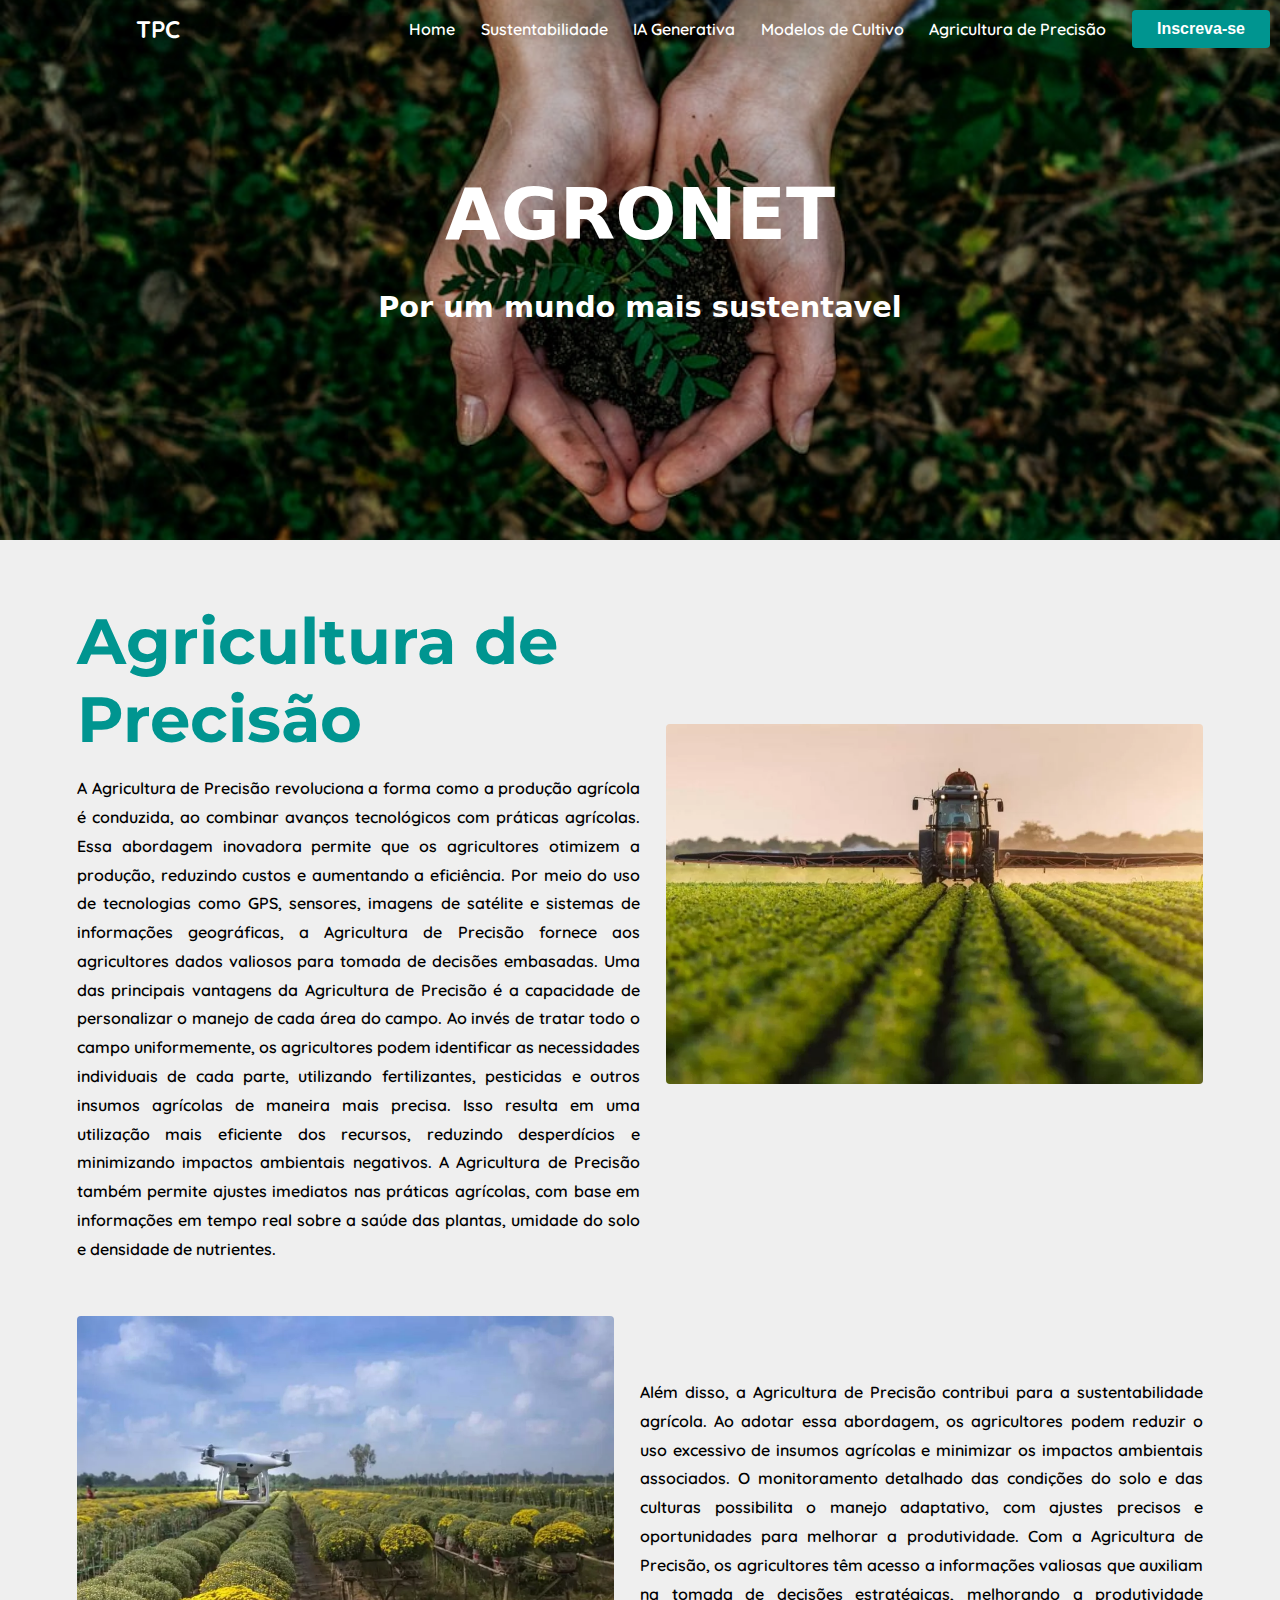
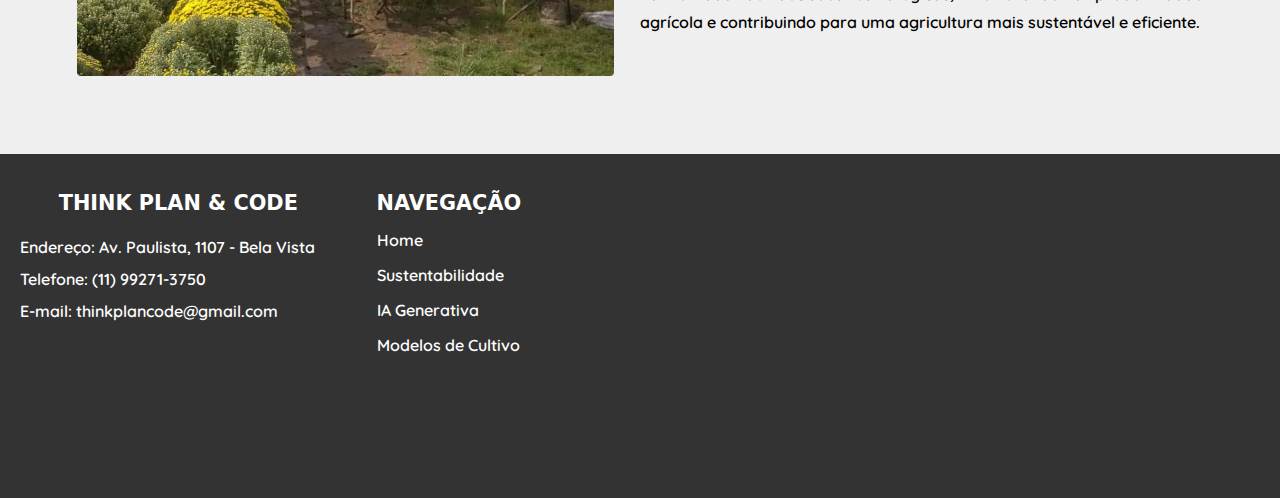
==== webdev/agro-precisao.html @ de39f370 "Text: added new page Agricultura de Precisão" ====
<!DOCTYPE html>
<html>
  <head>
    <meta charset="UTF-8">
    <meta http-equiv="X-UA-Compatible" content="IE=edge">
    <meta name="viewport" content="width=device-width, initial-scale=1.0">
    <title>TPC - Agricultura de precisão</title>
    <link rel="stylesheet" href="https://fonts.googleapis.com/css2?family=Material+Symbols+Outlined:opsz,wght,FILL,GRAD@20..48,100..700,0..1,-50..200" />
    <link rel="stylesheet" type="text/css" href="./assets/style.css">
  </head>
  <body>
    <section>
    <div class="full-banner">
      <header class="menu">
        <div class="logo">TPC</div>
        <nav class="nav">
          <ul class="menu-items">
            <li class="li-menu"><a href="./index.html">Home</a></li>
            <li class="li-menu"><a href="./sustentabilidade.html">Sustentabilidade</a></li>
            <li class="li-menu"><a href="./ia-generativa.html">IA Generativa</a></li>
            <li class="li-menu"><a href="./cultivo.html">Modelos de Cultivo</a></li>
            <li class="li-menu"><a href="./agro-precisao.html">Agricultura de Precisão</a></li>
            <li class="li-menu"><a href="./formulario.html"><button class="menu-button">Inscreva-se</button></a></li>
          </ul>
          <button class="mobile-menu"><i class="material-symbols-outlined menu-icon">menu</i>Menu</button>
        </nav>
      </header>
    
    <div class="text-banner">
      <h1>AgroNet</h1>
      <h2>Por um mundo mais sustentavel</h2>
    </div>
</div>
</section>


  <section>
    <div class="info-second">
      <div class="left-side">
        <h2>Agricultura de Precisão</h2>
        <p>A Agricultura de Precisão revoluciona a forma como a produção agrícola é conduzida, ao combinar avanços tecnológicos com práticas agrícolas. Essa abordagem inovadora permite que os agricultores otimizem a produção, reduzindo custos e aumentando a eficiência. Por meio do uso de tecnologias como GPS, sensores, imagens de satélite e sistemas de informações geográficas, a Agricultura de Precisão fornece aos agricultores dados valiosos para tomada de decisões embasadas.

          Uma das principais vantagens da Agricultura de Precisão é a capacidade de personalizar o manejo de cada área do campo. Ao invés de tratar todo o campo uniformemente, os agricultores podem identificar as necessidades individuais de cada parte, utilizando fertilizantes, pesticidas e outros insumos agrícolas de maneira mais precisa. Isso resulta em uma utilização mais eficiente dos recursos, reduzindo desperdícios e minimizando impactos ambientais negativos. A Agricultura de Precisão também permite ajustes imediatos nas práticas agrícolas, com base em informações em tempo real sobre a saúde das plantas, umidade do solo e densidade de nutrientes.
        </p>
      </div>
      <div class="right-side">
        <img src="./assets/images/agro1.jpg" alt="Imagem representativa de Inteligência Artificial">
      </div>
    </div>
    <div class="info-second">
      <div class="left-side">
        <img src="./assets/images/agro2.webp" alt="Imagem de drones utilizados em agricultura">
      </div>
      <div class="right-side">
        <p>Além disso, a Agricultura de Precisão contribui para a sustentabilidade agrícola. Ao adotar essa abordagem, os agricultores podem reduzir o uso excessivo de insumos agrícolas e minimizar os impactos ambientais associados. O monitoramento detalhado das condições do solo e das culturas possibilita o manejo adaptativo, com ajustes precisos e oportunidades para melhorar a produtividade. Com a Agricultura de Precisão, os agricultores têm acesso a informações valiosas que auxiliam na tomada de decisões estratégicas, melhorando a produtividade agrícola e contribuindo para uma agricultura mais sustentável e eficiente.
        </p>
      </div>
    </div>

  </section>
   
    <footer>
      <div class="left">
        <h2>Think Plan & Code</h2>
        <p>Endereço: Av. Paulista, 1107 - Bela Vista<br>
          Telefone: (11) 99271-3750<br>
          E-mail: thinkplancode@gmail.com</p>
      </div>
      <nav class="middle">
        <h2>Navegação</h2>
        <ul>
          <li><a href="./index.html">Home</a></li>
          <li><a href="./sustentabilidade.html">Sustentabilidade</a></li>
          <li><a href="./ia-generativa.html">IA Generativa</a></li>
          <li><a href="./cultivo.html">Modelos de Cultivo</a></li>
        </ul>
      </nav>
      <div class="right">
        <iframe src="https://www.google.com/maps/embed?pb=!1m18!1m12!1m3!1d3656.9804650698667!2d-46.645058549297036!3d-23.569942284671084!2m3!1f0!2f0!3f0!3m2!1i1024!2i768!4f13.1!3m3!1m2!1s0x94ce5ac6b9a20e37%3A0xdaa9c644277aa6e6!2sAvenida%20Paulista%2C%201107%20-%20Bela%20Vista%2C%20S%C3%A3o%20Paulo%20-%20SP%2C%2001000-000!5e0!3m2!1sen!2sbr!4v1622624224217!5m2!1sen!2sbr" width="400" height="300" style="border:0;" allowfullscreen="" loading="lazy"></iframe>
      </div>
    </footer>
  </body>
</html>
---- webdev/assets/style.css ----
@import url("https://fonts.googleapis.com/css2?family=Montserrat:ital,wght@0,300;0,400;0,500;1,300&family=Quicksand:wght@300;400;600&family=Rajdhani:wght@300;400;600&family=Waterfall&display=swap");

:root {
  --color-white: #fff;
  --color-aqua: #009590;
  --color-dark-green: #0a2d29;
  --color-clean-grey: #efefef;
  --color-light-grey: #f4f6f8;

  --color-aqua-green: #2fd7b3;
  --color-light-green: #aff000;
  --color-light-blue: #45dbf8;
}

html {
  font-size: 16px;
}

body {
  margin: 0;
  padding: 0;
  background-color: var(--color-clean-grey);
  font-family: quicksand;
  font-weight: 600;
}

h3 {
  font-family: quicksand;
  text-transform: uppercase;
  font-style: bold;
  font-weight: 600;
}

/** Header **/

header {
  background-color: transparent;
  display: flex;
  justify-content: space-between;
  align-items: center;
  padding: 10px;
}

.logo {
  color: var(--color-white);
  font-size: 24px;
  font-weight: bold;
  padding-left: 10%;
}

nav ul {
  list-style: none;
  margin: 0;
  padding: 0;
  display: flex;
}

nav li {
  margin-right: 20px;
}

nav li:last-child {
  margin-right: 0;
}

nav a {
  color: var(--color-white);
  text-decoration: none;
}

img {
  max-width: 100%;
  height: auto;
  margin-bottom: 20px;
}

.menu-button {
  background-color: var(--color-aqua);
  border: none;
  border-radius: 4px;
  padding: 10px 25px;
  color: var(--color-white);
  cursor: pointer;
  font-size: 1rem;
  font-weight: bold;
}

.menu-button:hover {
  background-color: var(--color-white);
  color: var(--color-aqua);
}

.mobile-menu {
  position: absolute;
  top: 10px;
  right: 10px;
  display: none;
  border: none;
  border-radius: 4px;
  padding: 5px;
  color: var(--color-white);
  background-color: var(--color-aqua);
  align-items: center;
  font-size: 0.9rem;
}

.menu-icon {
  vertical-align: middle;
  font-size: 1.3rem;
}

.li-menu {
  margin: auto 1vw;
}

.full-banner {
  width: 100%;
  height: 60vh;
  background-image: url(./images/background.jpeg);
  background-size: cover;
  background-position: center;
  background-repeat: no-repeat;
}

.text-banner {
  height: 35vh;
  display: flex;
  justify-content: center;
  align-items: center;
  flex-direction: column;
  text-align: center;
  padding: 20px;
  color: var(--color-white);
}

.text-banner h1 {
  font-size: 4.5rem;
  font-family: system-ui, -apple-system, BlinkMacSystemFont, "Segoe UI", Roboto,
    Oxygen, Ubuntu, Cantarell, "Open Sans", "Helvetica Neue", sans-serif;
  margin-bottom: 10px;
  text-transform: uppercase;
}

.text-banner h2 {
  font-family: system-ui, -apple-system, BlinkMacSystemFont, "Segoe UI", Roboto,
    Oxygen, Ubuntu, Cantarell, "Open Sans", "Helvetica Neue", sans-serif;
  font-size: 1.8rem;
}

.mid-opt {
  display: flex;
  justify-content: space-between;
  align-items: center;
  flex-wrap: wrap;
  margin: 3vh 3vw;
}

.mid-first {
  margin-left: 7%;
}

.mid-opt:last-child {
  margin-right: 7%;
}

.opt-item {
  border-radius: 4px;
  background-color: var(--color-white);
  width: 20vw;
  height: 25vh;
  padding: 1.2vw;
  text-align: center;
}

.opt-item:hover {
  background-color: var(--color-dark-green);
  color: var(--color-white);
}

.opt-item img {
  width: 5.2vw;
  height: 50%;
  object-fit: cover;
  border-radius: 4px;
}

.opt-item p {
  font-family: montserrat;
  font-weight: 400;
}

.info-mid, .info-second {
  display: flex;
  margin-top: 28vh;
  justify-content: space-between;
  align-items: center;
  padding: 1vh 6vw;
}

.info-second {
  margin-top: 0;
  margin-bottom: 2vh;
}

.left-side {
  width: 50%;
  text-align: justify;
}

.left-side h2 {
  text-align: left;
}

.left-side p {
  line-height: 1.8;
}

.right-side p {
  line-height: 1.8;
  text-align: justify;
}

.left-side h2 {
  font-size: 4rem;
  margin-bottom: 10px;
  font-family: Montserrat;
  color: var(--color-aqua);
}

.right-side {
  width: 50%;
  display: flex;
  flex-direction: column;
  justify-content: center;
  align-items: center;
}

.right-side img,
.left-side img {
  width: 42vw;
  height: 40vh;
  border-radius: 10px;
  object-fit: cover;
  border-radius: 4px;
}

.right-side img {
  margin-left: 2vw;
}

.contact {
  display: flex;
  justify-content: space-between;
  align-items: center;
  background-color: var(--color-aqua);
  padding: 1vh 6vw;
  margin-top: 5vh;
}

.contact-text {
  flex-basis: 40%;
  padding-right: 20px;
  color: var(--color-white);
  margin-left: 3vw;
}

.contact-text h2 {
  font-size: 5rem;
  margin-bottom: 10px;
  margin-top: 0;
  font-family: Montserrat;
}

.contact-text p {
  font-size: 1.125rem;
  line-height: 1.5;
  margin-bottom: 30px;
}

.contact-form {
  flex-basis: 50%;
  padding: 30px;
}

.contact-form label {
  display: block;
  font-size: 1.125rem;
  margin-bottom: 5px;
  color: var(--color-white);
}

.contact-form input,
.contact-form textarea {
  width: 100%;
  padding: 1vh;
  margin-bottom: 15px;
  border-radius: 5px;
  border: none;
}

.contact-form button {
  display: block;
  width: 100%;
  max-width: 300px;
  height: 50px;
  font-size: 1.125rem;
  font-weight: bold;
  border: 1px solid var(--color-clean-grey);
  color: var(--color-white);
  background-color: transparent;
  border-radius: 5px;
  cursor: pointer;
  margin-top: 20px;
}

.contact-form button:hover {
  border: 1px solid var(--color-white);
  background-color: var(--color-white);
  color: var(--color-aqua);
}

.galeria {
  display: flex;
  flex-wrap: wrap;
  justify-content: space-around;
  margin-top: 3vh;
}

.post {
  width: 20vw;
  margin-bottom: 20px;
  text-align: center;
  border: 1px solid transparent;
  border-radius: 15px;
  height: 40vh;
  background-color: var(--color-aqua);
}

.post img {
  max-width: 100%;
  height: auto;
  margin-bottom: 10px;
  border: white;
  border-radius: 10px 10px 0 0;
}

.post h3 {
  font-size: 1.2rem;
  margin-bottom: 10px;
  color: var(--color-white);
}

.post p {
  font-size: 0.9rem;
  margin-bottom: 15px;
  color : var(--color-white);
}

.post a {
  display: inline-block;
  padding: 5px 10px;
  background-color: var(--color-white);
  color: var(--color-aqua);
  text-decoration: none;
  border-radius: 5px;
  transition: all 0.3s ease-in-out;
}

/** Footer **/

footer {
  display: flex;
  background-color: #333;
  color: var(--color-white);
  margin-top: 5vh;
}

footer h2{
  font-size: 1.3rem;
  font-family: system-ui, -apple-system, BlinkMacSystemFont, "Segoe UI", Roboto,
    Oxygen, Ubuntu, Cantarell, "Open Sans", "Helvetica Neue", sans-serif;
  margin-bottom: 10px;
  text-transform: uppercase;
}

footer nav ul {
  margin: 0;
  padding: 0;
  display: block;
}

footer nav li {
  margin-top: 15px;
  margin-right: 20px;
}

footer nav a {
  color: var(--color-white);
  text-decoration: none;
}

.left {
  flex-basis: 25%;
  padding: 20px;
}

.left h2 {
  text-align: center;
}

.left p {
  line-height: 2.0;
}

.right {
  flex-basis: 55%;
  padding: 20px;
}

.middle {
  flex-grow: 1;
  padding: 20px;
}

.right iframe {
  width: 100%;
  border-radius: 10px;
}

/** Formulário **/
.formulario {
  width: 80%;
  margin: 0 auto;
  padding: 20px;
  box-shadow: 0 0 5px var(--color-dark-green);
  border-radius: 1%;
}

.form-title {
  font-size: 3rem;
  font-family: Montserrat;
  text-align: center;
  color: var(--color-aqua);
}

.legenda {
  display: block;
  margin-bottom: 1vh;
  font-weight: bold;
}

.input-text,
.input-select,
.input-message {
  width: 100%;
  padding: 10px;
  border: 1px solid var(--color-dark-green);
  border-radius: 3px;
  box-sizing: border-box;
  margin-bottom: 10px;
  font-size: 0.9rem;
}

.input-message {
  height: 15vh;
  resize: vertical;
}

.input-confirm {
  background-color: var(--color-aqua);
  color: #fff;
  padding: 10px 15px;
  border: none;
  border-radius: 3px;
  cursor: pointer;
  font-size: 1rem;
}

.input-confirm:hover {
  background-color: var(--color-dark-green);
}

/** Scrollbar **/
::-webkit-scrollbar {
  width: 10px;
}

::-webkit-scrollbar-track {
  background: var(--color-dark-green);
}

::-webkit-scrollbar-thumb {
  background: var(--color-aqua-green);
}

::-webkit-scrollbar-thumb:hover {
  background: var(--color-aqua);
}

/** Media Queries **/

@media (max-width: 1201px) {
  .info-mid {
    margin-top: 12vh;
  }
  
  .contact-text h2 {
    font-size: 4rem;
  }
}

@media only screen and (max-width: 1200px) and (min-width: 769px) {
  .info-mid {
    margin-top: 18vh;
  }

  .left-side h2 {
    font-size: 2rem;
  }

  .left-side p {
    line-height: 1.4;
  }

  .contact-text h2 {
    font-size: 4rem;
  }

  .post {
    height: 34vh;
  }
}

@media (max-width: 768px) {
  .menu-items {
    position: absolute;
    top: 0;
    left: -60%;
    display: flex;
    flex-direction: column;
    height: 100vh;
    width: 50vw;
    padding: 1rem;
    text-align: center;
    background-color: var(--color-dark-green);
    box-shadow: 1px 0px 3px black;
    transition: 0.3s;
  }

  .mobile-menu {
    display: flex;
  }

  .open {
    left: 0%;
  }

  .li-menu {
    margin: 1vh 1vw;
    line-height: 3;
  }
  
  .info-mid {
    margin-top: 23vh;
  }

  .opt-item {
    height: 28vh;
  }

  .left-side h2 {
    font-size: 2rem;
    text-align: center;
  }

  .left-side p {
    line-height: 1.4;
    font-size: 0.8rem;
  }

  .contact-text h2 {
    font-size: 3rem;
  }

  .post {
    height: 32vh;
  }

  .post h3 {
    font-size: 1rem;
  }
}

@media (max-width: 468px) {
  .mid-opt {
    display: none;
  }

  .info-mid {
    margin-top: 0;
  }

  .right-side {
    display: none;
  }

  .left-side {
    width: 100%;
    text-align: center;
  }

  .left-side p {
    font-size: 0.9rem;
  }

  .left-side .menu-button {
    padding: 10px 100px;
  }

  .contact-text h2{
    font-size: 1.8rem;
  }

  .contact-text p {
    font-size: 0.8rem;
  }

  .post {
    width: 40vw;
  }

  .right iframe {
    display: none;
  }
  
}
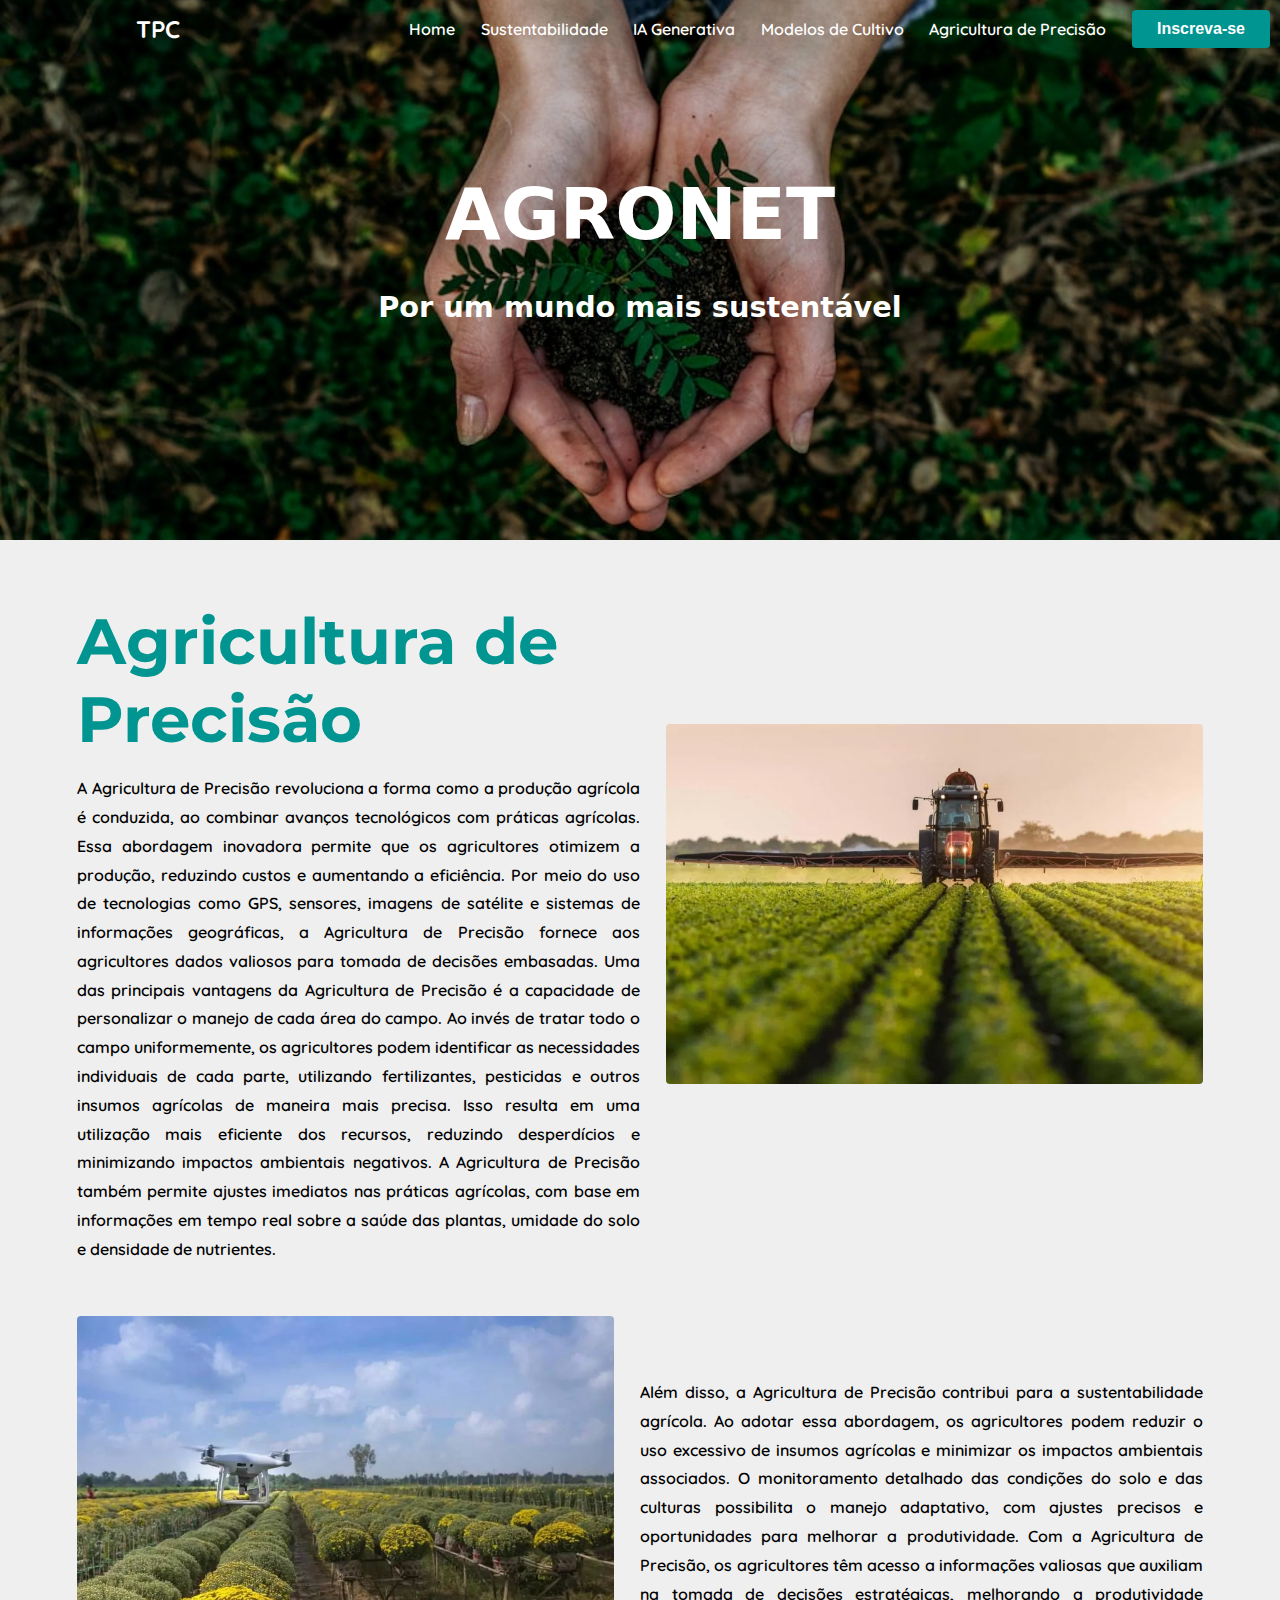
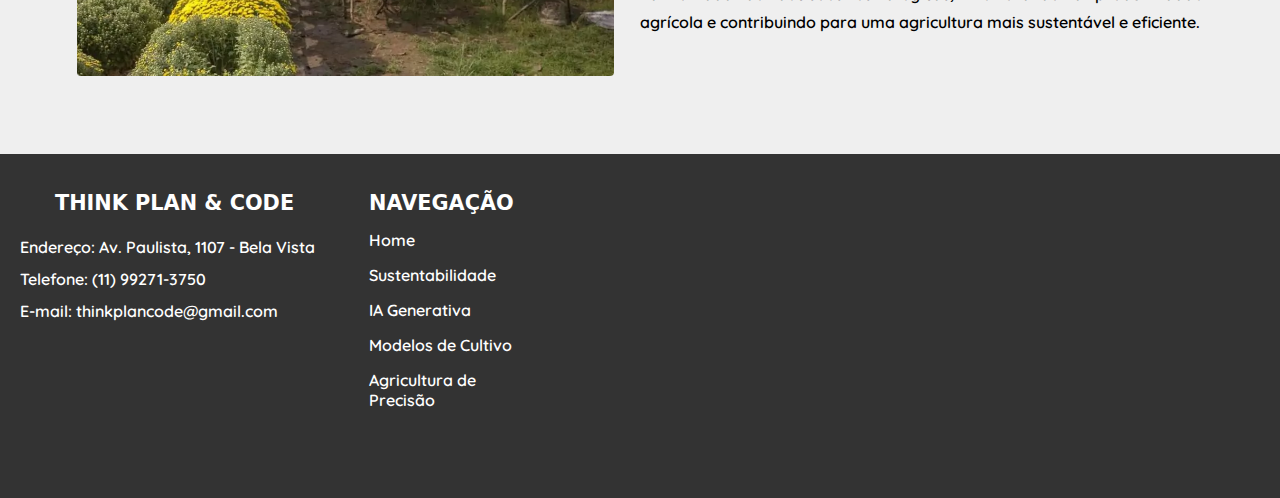
==== commit 93a3bad7: "Style: finished mobile queries" ====
--- a/webdev/agro-precisao.html
+++ b/webdev/agro-precisao.html
@@ -28,7 +28,7 @@
     
     <div class="text-banner">
       <h1>AgroNet</h1>
-      <h2>Por um mundo mais sustentavel</h2>
+      <h2>Por um mundo mais sustentável</h2>
     </div>
 </div>
 </section>
@@ -43,12 +43,12 @@
           Uma das principais vantagens da Agricultura de Precisão é a capacidade de personalizar o manejo de cada área do campo. Ao invés de tratar todo o campo uniformemente, os agricultores podem identificar as necessidades individuais de cada parte, utilizando fertilizantes, pesticidas e outros insumos agrícolas de maneira mais precisa. Isso resulta em uma utilização mais eficiente dos recursos, reduzindo desperdícios e minimizando impactos ambientais negativos. A Agricultura de Precisão também permite ajustes imediatos nas práticas agrícolas, com base em informações em tempo real sobre a saúde das plantas, umidade do solo e densidade de nutrientes.
         </p>
       </div>
-      <div class="right-side">
+      <div class="right-side img-side">
         <img src="./assets/images/agro1.jpg" alt="Imagem representativa de Inteligência Artificial">
       </div>
     </div>
     <div class="info-second">
-      <div class="left-side">
+      <div class="left-side img-side">
         <img src="./assets/images/agro2.webp" alt="Imagem de drones utilizados em agricultura">
       </div>
       <div class="right-side">
@@ -73,11 +73,13 @@
           <li><a href="./sustentabilidade.html">Sustentabilidade</a></li>
           <li><a href="./ia-generativa.html">IA Generativa</a></li>
           <li><a href="./cultivo.html">Modelos de Cultivo</a></li>
+          <li><a href="./agro-precisao.html">Agricultura de Precisão</a></li>
         </ul>
       </nav>
       <div class="right">
         <iframe src="https://www.google.com/maps/embed?pb=!1m18!1m12!1m3!1d3656.9804650698667!2d-46.645058549297036!3d-23.569942284671084!2m3!1f0!2f0!3f0!3m2!1i1024!2i768!4f13.1!3m3!1m2!1s0x94ce5ac6b9a20e37%3A0xdaa9c644277aa6e6!2sAvenida%20Paulista%2C%201107%20-%20Bela%20Vista%2C%20S%C3%A3o%20Paulo%20-%20SP%2C%2001000-000!5e0!3m2!1sen!2sbr!4v1622624224217!5m2!1sen!2sbr" width="400" height="300" style="border:0;" allowfullscreen="" loading="lazy"></iframe>
       </div>
     </footer>
+    <script src="./assets/js/script.js"></script>
   </body>
 </html>--- a/webdev/assets/style.css
+++ b/webdev/assets/style.css
@@ -88,6 +88,7 @@
 .menu-button:hover {
   background-color: var(--color-white);
   color: var(--color-aqua);
+  transition: all 0.3s ease-in-out;
 }
 
 .mobile-menu {
@@ -175,6 +176,7 @@
 .opt-item:hover {
   background-color: var(--color-dark-green);
   color: var(--color-white);
+  transition: all 0.3s ease-in-out;
 }
 
 .opt-item img {
@@ -211,13 +213,9 @@
   text-align: left;
 }
 
-.left-side p {
-  line-height: 1.8;
-}
-
+.left-side p,
 .right-side p {
   line-height: 1.8;
-  text-align: justify;
 }
 
 .left-side h2 {
@@ -233,6 +231,7 @@
   flex-direction: column;
   justify-content: center;
   align-items: center;
+  text-align: justify;
 }
 
 .right-side img,
@@ -311,6 +310,7 @@
   border-radius: 5px;
   cursor: pointer;
   margin-top: 20px;
+  transition: all 0.3s ease-in-out;
 }
 
 .contact-form button:hover {
@@ -359,11 +359,17 @@
 .post a {
   display: inline-block;
   padding: 5px 10px;
-  background-color: var(--color-white);
-  color: var(--color-aqua);
+  border: 1px solid var(--color-white);
+  background-color: var(--color-aqua);
+  color: var(--color-white);
   text-decoration: none;
   border-radius: 5px;
   transition: all 0.3s ease-in-out;
+}
+
+.post a:hover {
+  background-color: var(--color-white);
+  color: var(--color-aqua);
 }
 
 /** Footer **/
@@ -478,6 +484,7 @@
 
 .input-confirm:hover {
   background-color: var(--color-dark-green);
+  transition: all 0.3s ease-in-out;
 }
 
 /** Scrollbar **/
@@ -544,7 +551,7 @@
     text-align: center;
     background-color: var(--color-dark-green);
     box-shadow: 1px 0px 3px black;
-    transition: 0.3s;
+    transition: all 0.3s ease-in-out;
   }
 
   .mobile-menu {
@@ -573,7 +580,8 @@
     text-align: center;
   }
 
-  .left-side p {
+  .left-side p,
+  .right-side p {
     line-height: 1.4;
     font-size: 0.8rem;
   }
@@ -589,9 +597,34 @@
   .post h3 {
     font-size: 1rem;
   }
+
+  .left,
+  .middle {
+    flex-basis: 50%;
+    padding: 10px;
+  }
+
+  .left p,
+  .middle h2,
+  .middle li {
+    text-align: center;
+    margin-right: 0;
+  }
+
+  .right {
+    display: none;
+  }
 }
 
 @media (max-width: 468px) {
+  .text-banner h1 {
+    font-size: 2.5rem;
+  }
+
+  .text-banner h2 {
+    font-size: 1rem;
+  }
+
   .mid-opt {
     display: none;
   }
@@ -600,17 +633,28 @@
     margin-top: 0;
   }
 
+  .info-second {
+    margin-bottom: 0;
+  }
+
+  .img-side {
+    display: none;
+  }
+
+  .left-side,
   .right-side {
-    display: none;
-  }
-
-  .left-side {
     width: 100%;
     text-align: center;
   }
 
   .left-side p {
     font-size: 0.9rem;
+    margin-bottom: 0;
+  }
+
+  .right-side p {
+    font-size: 0.9rem;
+    margin-top: 0;
   }
 
   .left-side .menu-button {
@@ -629,8 +673,12 @@
     width: 40vw;
   }
 
-  .right iframe {
-    display: none;
-  }
-  
+  footer h2 {
+    font: 0.8rem;
+  }
+
+  .left p,
+  .middle li {
+    font-size: 0.6rem;
+  }  
 }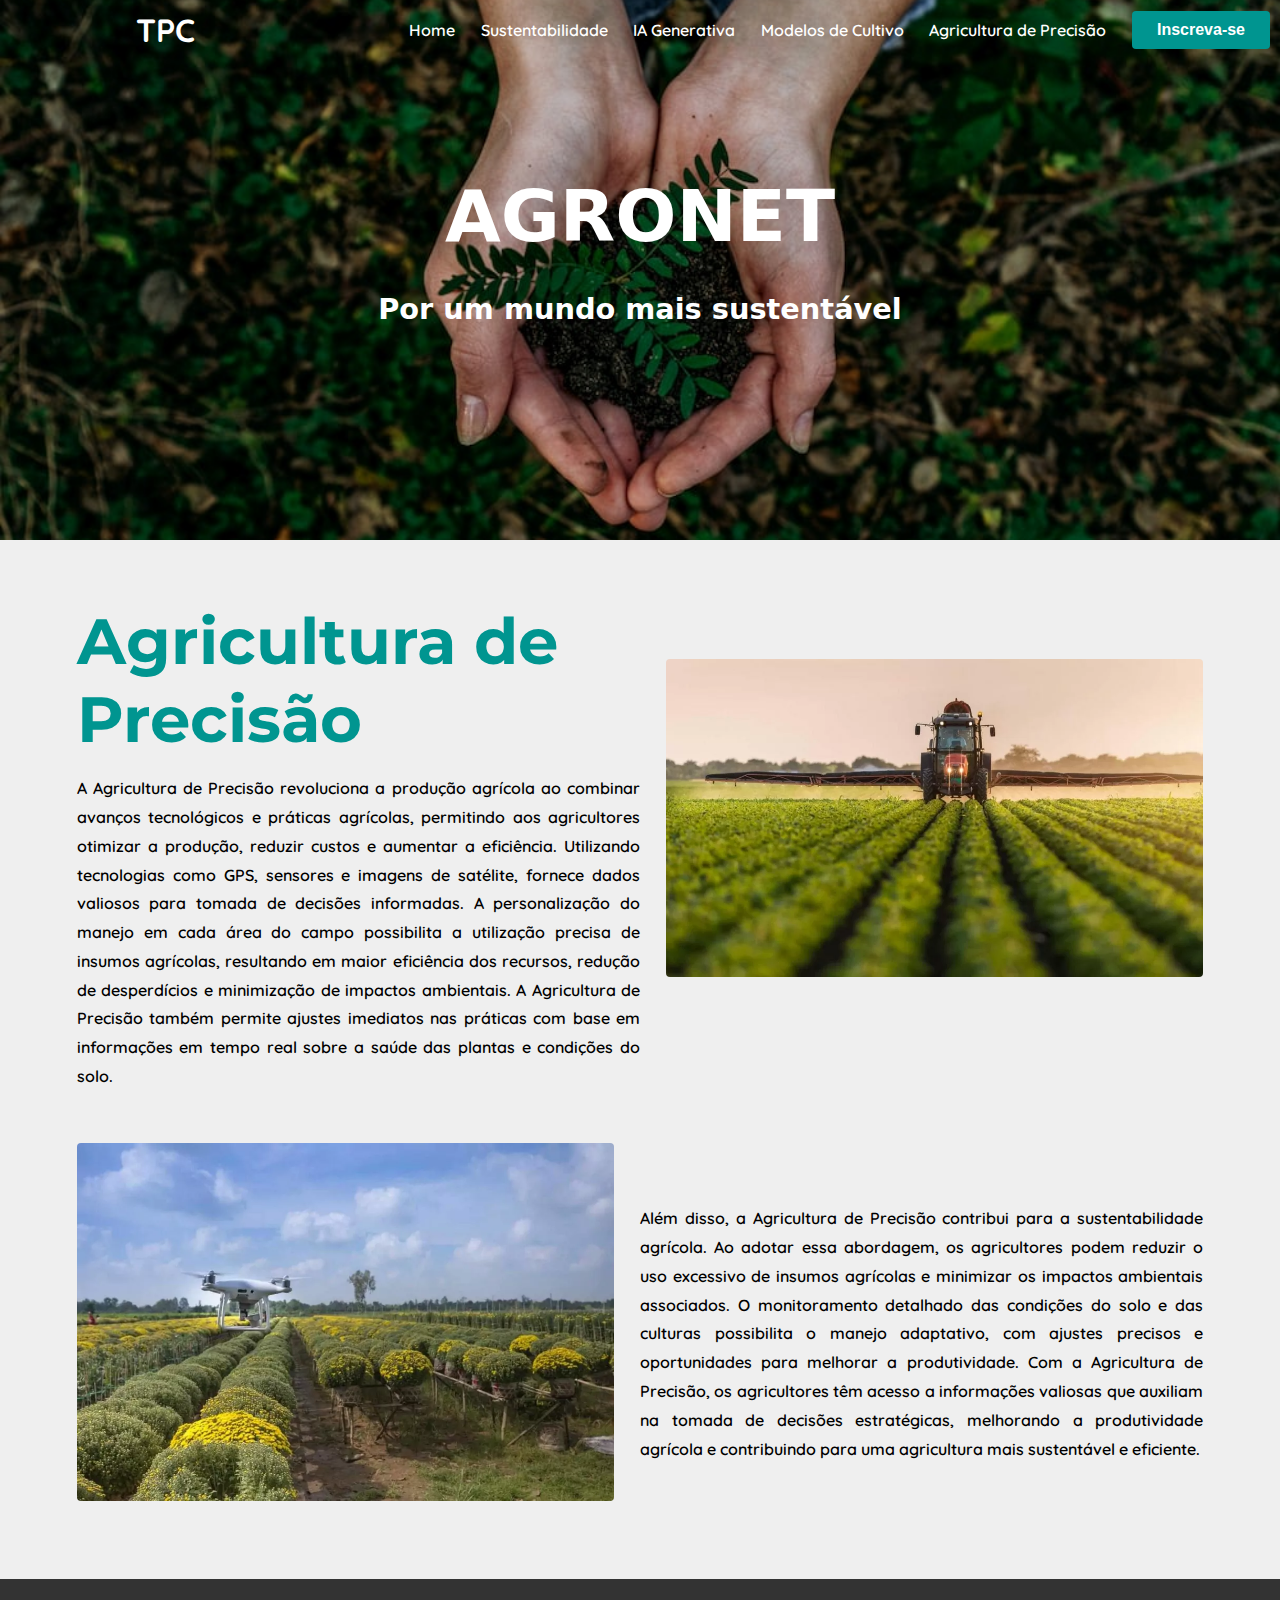
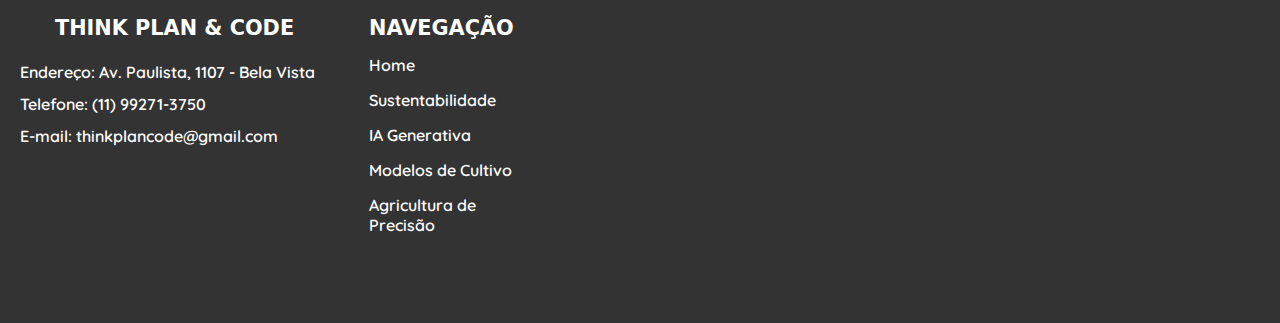
==== commit 3db44d1c: "Fix: fixed text, style and media queries" ====
--- a/webdev/agro-precisao.html
+++ b/webdev/agro-precisao.html
@@ -38,9 +38,8 @@
     <div class="info-second">
       <div class="left-side">
         <h2>Agricultura de Precisão</h2>
-        <p>A Agricultura de Precisão revoluciona a forma como a produção agrícola é conduzida, ao combinar avanços tecnológicos com práticas agrícolas. Essa abordagem inovadora permite que os agricultores otimizem a produção, reduzindo custos e aumentando a eficiência. Por meio do uso de tecnologias como GPS, sensores, imagens de satélite e sistemas de informações geográficas, a Agricultura de Precisão fornece aos agricultores dados valiosos para tomada de decisões embasadas.
-
-          Uma das principais vantagens da Agricultura de Precisão é a capacidade de personalizar o manejo de cada área do campo. Ao invés de tratar todo o campo uniformemente, os agricultores podem identificar as necessidades individuais de cada parte, utilizando fertilizantes, pesticidas e outros insumos agrícolas de maneira mais precisa. Isso resulta em uma utilização mais eficiente dos recursos, reduzindo desperdícios e minimizando impactos ambientais negativos. A Agricultura de Precisão também permite ajustes imediatos nas práticas agrícolas, com base em informações em tempo real sobre a saúde das plantas, umidade do solo e densidade de nutrientes.
+        <p>
+          A Agricultura de Precisão revoluciona a produção agrícola ao combinar avanços tecnológicos e práticas agrícolas, permitindo aos agricultores otimizar a produção, reduzir custos e aumentar a eficiência. Utilizando tecnologias como GPS, sensores e imagens de satélite, fornece dados valiosos para tomada de decisões informadas. A personalização do manejo em cada área do campo possibilita a utilização precisa de insumos agrícolas, resultando em maior eficiência dos recursos, redução de desperdícios e minimização de impactos ambientais. A Agricultura de Precisão também permite ajustes imediatos nas práticas com base em informações em tempo real sobre a saúde das plantas e condições do solo.
         </p>
       </div>
       <div class="right-side img-side">
--- a/webdev/assets/style.css
+++ b/webdev/assets/style.css
@@ -43,7 +43,7 @@
 
 .logo {
   color: var(--color-white);
-  font-size: 24px;
+  font-size: 2rem;
   font-weight: bold;
   padding-left: 10%;
 }
@@ -193,7 +193,7 @@
 
 .info-mid, .info-second {
   display: flex;
-  margin-top: 28vh;
+  margin-top: 25vh;
   justify-content: space-between;
   align-items: center;
   padding: 1vh 6vw;
@@ -237,7 +237,7 @@
 .right-side img,
 .left-side img {
   width: 42vw;
-  height: 40vh;
+  height: auto;
   border-radius: 10px;
   object-fit: cover;
   border-radius: 4px;
@@ -278,7 +278,7 @@
 
 .contact-form {
   flex-basis: 50%;
-  padding: 30px;
+  padding: 25px;
 }
 
 .contact-form label {
@@ -317,6 +317,7 @@
   border: 1px solid var(--color-white);
   background-color: var(--color-white);
   color: var(--color-aqua);
+  transition: all 0.3s ease-in-out;
 }
 
 .galeria {
@@ -363,6 +364,7 @@
   background-color: var(--color-aqua);
   color: var(--color-white);
   text-decoration: none;
+  margin-bottom: 20px;
   border-radius: 5px;
   transition: all 0.3s ease-in-out;
 }
@@ -370,6 +372,7 @@
 .post a:hover {
   background-color: var(--color-white);
   color: var(--color-aqua);
+  transition: all 0.3s ease-in-out;
 }
 
 /** Footer **/
@@ -506,7 +509,7 @@
 
 /** Media Queries **/
 
-@media (max-width: 1201px) {
+@media (max-width: 1201px) {  
   .info-mid {
     margin-top: 12vh;
   }
@@ -518,15 +521,21 @@
 
 @media only screen and (max-width: 1200px) and (min-width: 769px) {
   .info-mid {
-    margin-top: 18vh;
+    margin-top: 22vh;
   }
 
   .left-side h2 {
     font-size: 2rem;
   }
 
-  .left-side p {
-    line-height: 1.4;
+  .left-side p,
+  .right-side p {
+    line-height: 1.6;
+  }
+
+  .left-side img,
+  .right-side img {
+    height: 40vh;
   }
 
   .contact-text h2 {
@@ -534,11 +543,29 @@
   }
 
   .post {
-    height: 34vh;
+    height: auto;
+  }
+
+  .legenda {
+    font-size: 1.5rem;
+  }
+
+  .input-text,
+  .input-select,
+  .input-message {
+    font-size: 1rem;
   }
 }
 
 @media (max-width: 768px) {
+  .text-banner h1 {
+    font-size: 4rem;
+  }
+
+  .text-banner h2 {
+    font-size: 1.6rem;
+  }
+
   .menu-items {
     position: absolute;
     top: 0;
@@ -547,7 +574,7 @@
     flex-direction: column;
     height: 100vh;
     width: 50vw;
-    padding: 1rem;
+    font-size: 1.2rem;
     text-align: center;
     background-color: var(--color-dark-green);
     box-shadow: 1px 0px 3px black;
@@ -556,6 +583,17 @@
 
   .mobile-menu {
     display: flex;
+    right: 20px;
+    padding: 5px;
+    font-size: 1.2rem;
+  }
+
+  .menu-button {
+    font-size: 1.2rem;
+  }
+
+  .menu-icon {
+    font-size: 2rem;
   }
 
   .open {
@@ -563,16 +601,25 @@
   }
 
   .li-menu {
-    margin: 1vh 1vw;
-    line-height: 3;
+    margin: 1vh 0;
+    line-height: 4;
   }
   
+  .li-menu:hover {
+    background-color: var(--color-aqua-green);
+    transition: all 0.3s ease-in-out;
+  }
+
   .info-mid {
     margin-top: 23vh;
   }
 
   .opt-item {
     height: 28vh;
+  }
+
+  .info-second {
+    margin-bottom: 0;
   }
 
   .left-side h2 {
@@ -583,7 +630,12 @@
   .left-side p,
   .right-side p {
     line-height: 1.4;
-    font-size: 0.8rem;
+    font-size: 0.9rem;
+  }
+
+  .left-side img,
+  .right-side img {
+    height: 32vh;
   }
 
   .contact-text h2 {
@@ -591,7 +643,7 @@
   }
 
   .post {
-    height: 32vh;
+    height: auto;
   }
 
   .post h3 {
@@ -617,6 +669,11 @@
 }
 
 @media (max-width: 468px) {
+  .menu-items, 
+  .menu-button {
+    font-size: 0.9rem;
+  }
+
   .text-banner h1 {
     font-size: 2.5rem;
   }
@@ -648,13 +705,13 @@
   }
 
   .left-side p {
-    font-size: 0.9rem;
     margin-bottom: 0;
+    line-height: 1.4;
   }
 
   .right-side p {
-    font-size: 0.9rem;
     margin-top: 0;
+    line-height: 1.4;
   }
 
   .left-side .menu-button {
@@ -681,4 +738,41 @@
   .middle li {
     font-size: 0.6rem;
   }  
+}
+
+@media (min-width: 1366px) {
+  .menu-items, 
+  .menu-button {
+    font-size: 1.2rem;
+  }
+
+  .opt-item {
+    height: 30vh;
+  }
+
+  .opt-item h3 {
+    font-size: 1.4rem;
+  }
+
+  .opt-item p {
+    font-size: 1.2rem;
+  }
+
+  .left-side p,
+  .right-side p {
+    font-size: 1.2rem;
+  }
+
+  .contact-form label,
+  .contact-form button {
+    font-size: 1.25rem;
+  }
+
+  .post h3 {
+    font-size: 1.4rem;
+  }
+
+  .post p {
+    font-size: 1rem;
+  }
 }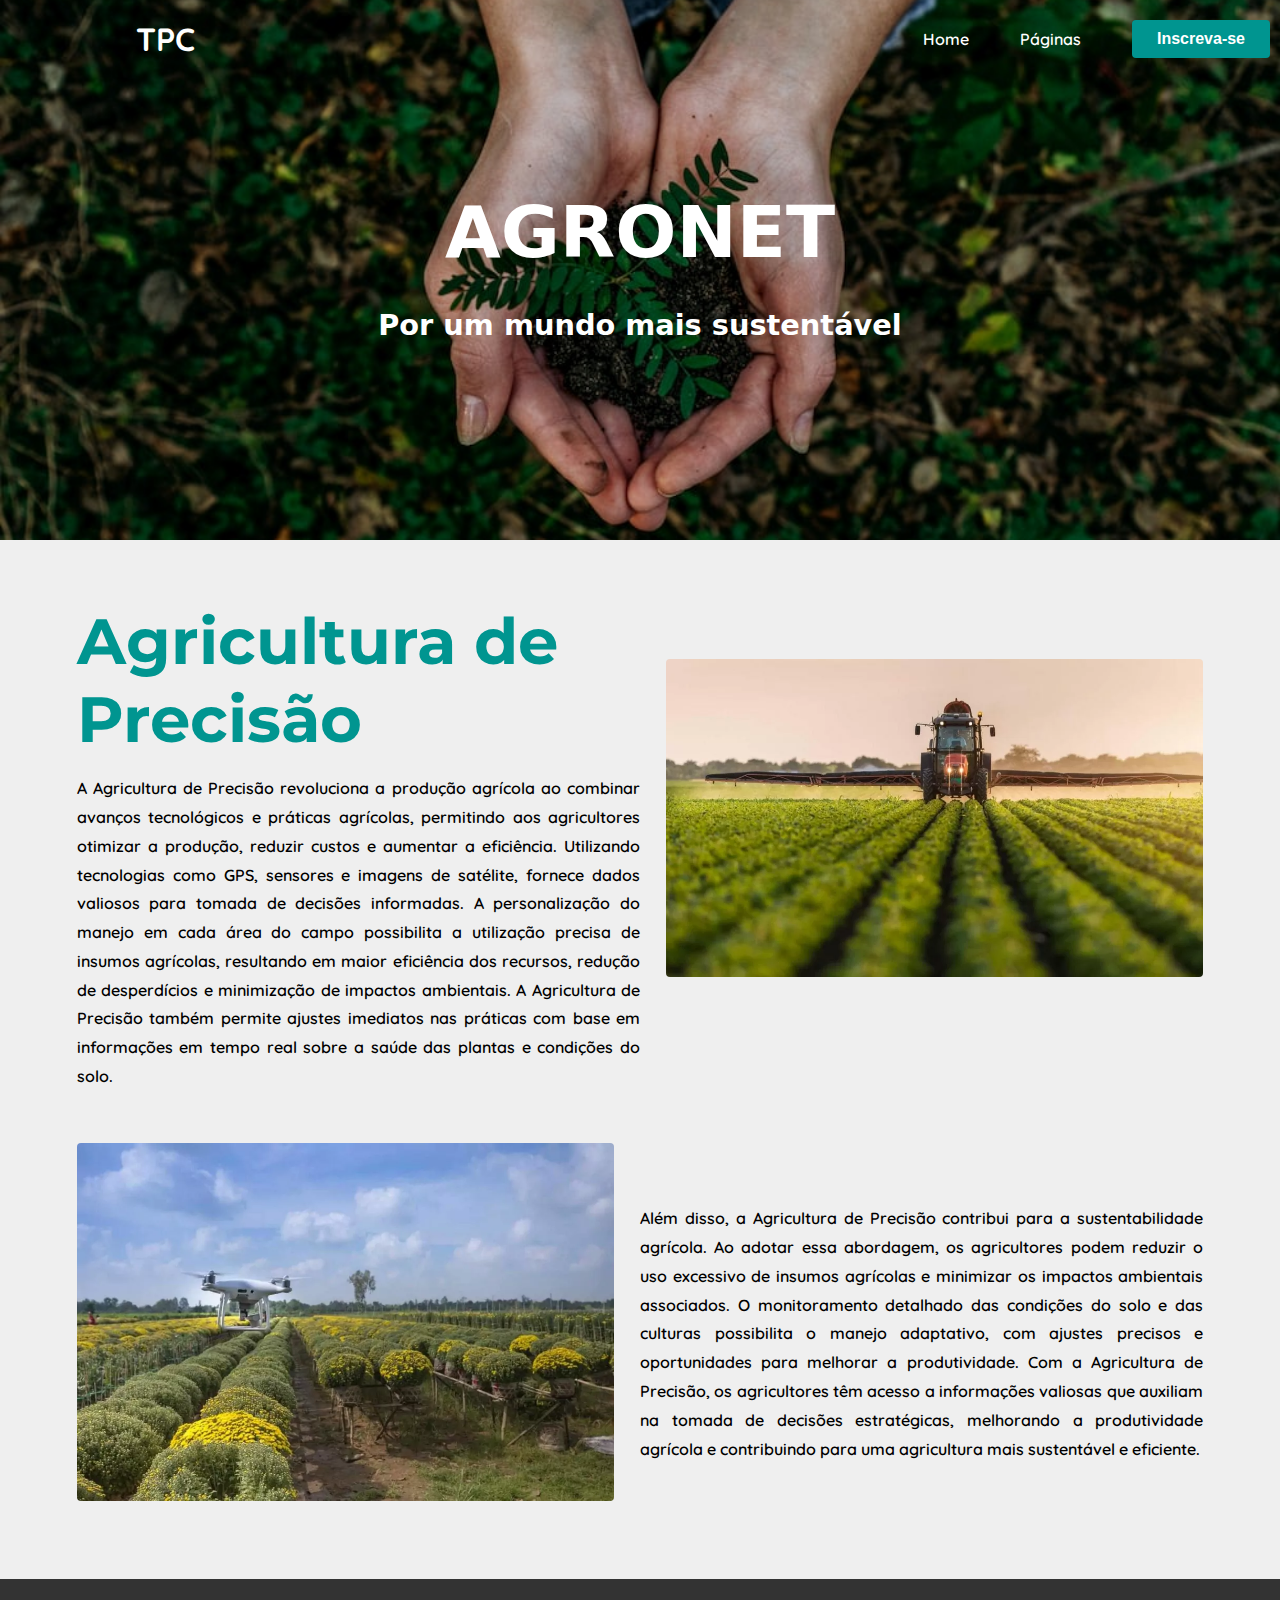
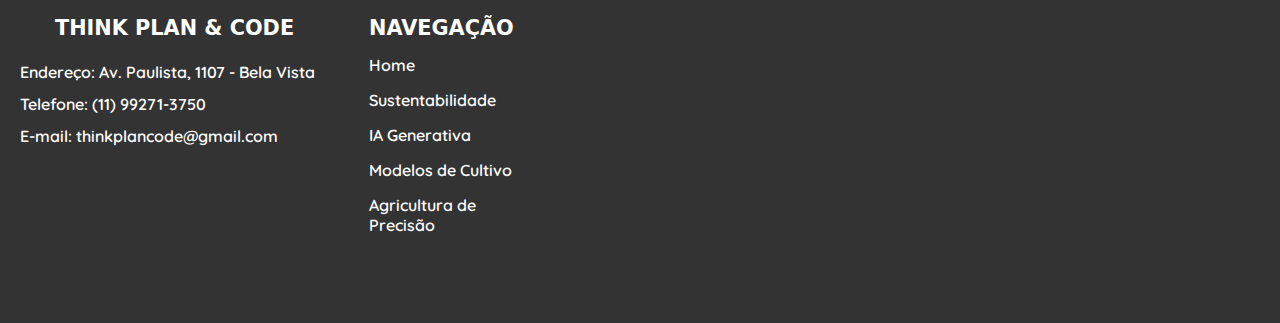
==== commit e351b9ee: "Style: added submenu option" ====
--- a/webdev/agro-precisao.html
+++ b/webdev/agro-precisao.html
@@ -16,10 +16,14 @@
         <nav class="nav">
           <ul class="menu-items">
             <li class="li-menu"><a href="./index.html">Home</a></li>
-            <li class="li-menu"><a href="./sustentabilidade.html">Sustentabilidade</a></li>
-            <li class="li-menu"><a href="./ia-generativa.html">IA Generativa</a></li>
-            <li class="li-menu"><a href="./cultivo.html">Modelos de Cultivo</a></li>
-            <li class="li-menu"><a href="./agro-precisao.html">Agricultura de Precisão</a></li>
+            <li class="li-menu"><a href="#">Páginas</a>
+              <ul class="drop-menu">
+                <li class="li-menu"><a href="./sustentabilidade.html">Sustentabilidade</a></li>
+                <li class="li-menu"><a href="./ia-generativa.html">IA Generativa</a></li>
+                <li class="li-menu"><a href="./cultivo.html">Modelos de Cultivo</a></li>
+                <li class="li-menu"><a href="./agro-precisao.html">Agricultura de Precisão</a></li>
+              </ul>
+            </li>
             <li class="li-menu"><a href="./formulario.html"><button class="menu-button">Inscreva-se</button></a></li>
           </ul>
           <button class="mobile-menu"><i class="material-symbols-outlined menu-icon">menu</i>Menu</button>
--- a/webdev/assets/style.css
+++ b/webdev/assets/style.css
@@ -4,6 +4,7 @@
   --color-white: #fff;
   --color-aqua: #009590;
   --color-dark-green: #0a2d29;
+  --color-darker-green: #09201d;
   --color-clean-grey: #efefef;
   --color-light-grey: #f4f6f8;
 
@@ -111,7 +112,38 @@
 }
 
 .li-menu {
-  margin: auto 1vw;
+  margin: auto 2vw;
+  padding: 10px 0;
+}
+
+.drop-menu {
+  display: none;
+  position: absolute;
+  width: 100%;
+}
+
+.menu-items .li-menu:hover .drop-menu {
+  display: block;
+  margin-top: 10px;
+  line-height: 1.6;
+  background-color: var(--color-dark-green);
+  width: auto;
+  height: auto;
+  text-align: center;
+  transition: all 0.3s ease-in-out;
+  position: absolute;
+  right: 10vw;
+}
+
+.drop-menu .li-menu {
+  display: block;
+  margin: 0;
+  padding: 0 10px;
+}
+
+.drop-menu .li-menu:hover {
+  background-color: var(--color-aqua);
+  transition: all 0.3s ease-in-out;
 }
 
 .full-banner {
@@ -140,6 +172,7 @@
     Oxygen, Ubuntu, Cantarell, "Open Sans", "Helvetica Neue", sans-serif;
   margin-bottom: 10px;
   text-transform: uppercase;
+  margin-top: 5vh;
 }
 
 .text-banner h2 {
@@ -520,6 +553,10 @@
 }
 
 @media only screen and (max-width: 1200px) and (min-width: 769px) {
+  .menu-items .li-menu:hover .drop-menu{
+    right: 12vw;
+  }
+
   .info-mid {
     margin-top: 22vh;
   }
@@ -577,8 +614,7 @@
     font-size: 1.2rem;
     text-align: center;
     background-color: var(--color-dark-green);
-    box-shadow: 1px 0px 3px black;
-    transition: all 0.3s ease-in-out;
+    transition: all 0.5s ease-in-out;
   }
 
   .mobile-menu {
@@ -605,9 +641,17 @@
     line-height: 4;
   }
   
-  .li-menu:hover {
-    background-color: var(--color-aqua-green);
+  .li-menu:hover .drop-menu {
     transition: all 0.3s ease-in-out;
+  }
+
+  .menu-items .li-menu:hover .drop-menu {
+    position: relative;
+    width: auto;
+    border: none;
+    border-radius: 0;
+    background-color: var(--color-darker-green);
+    right: 0;
   }
 
   .info-mid {
